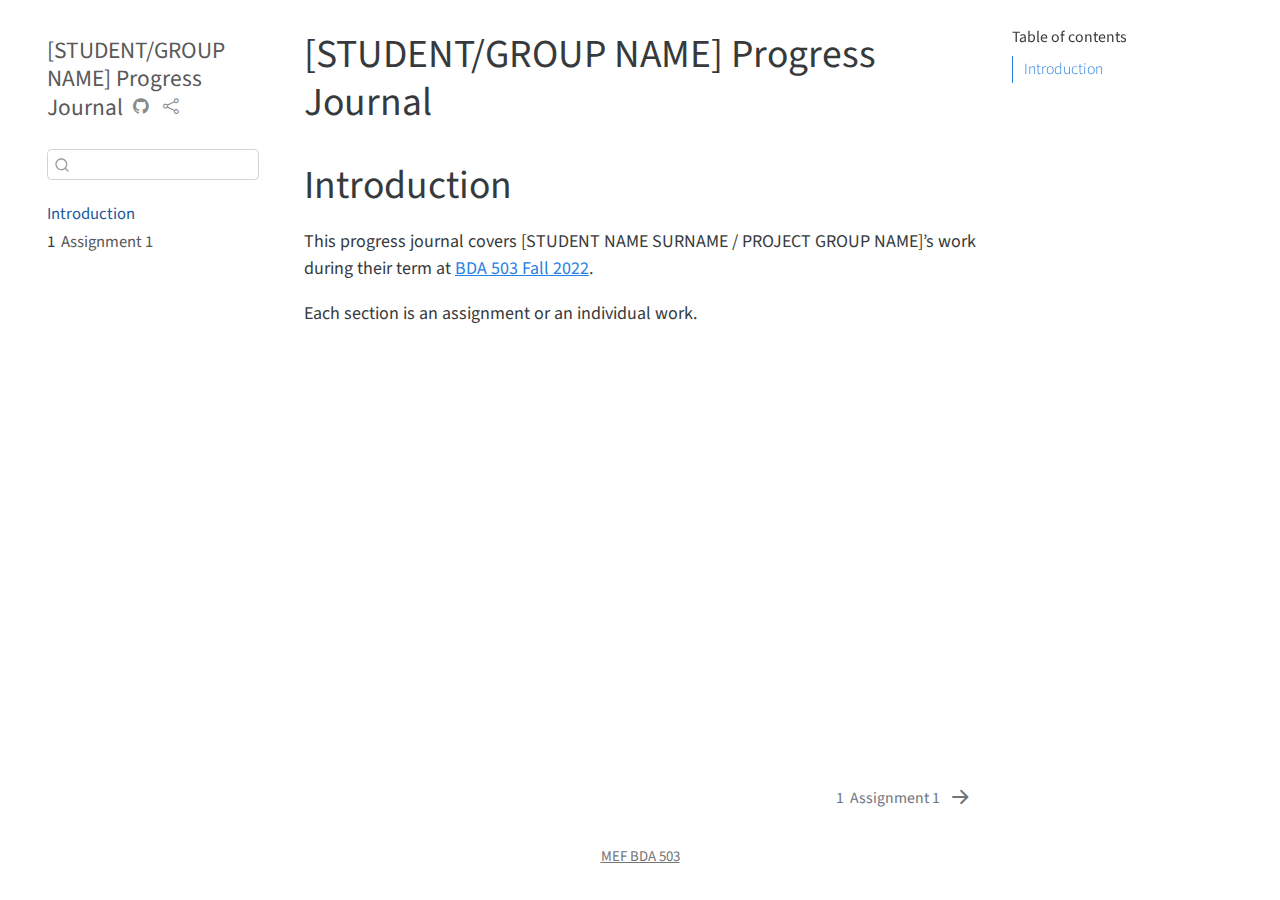
==== docs/index.html @ 5909e974 "ilk taslak" ====
<!DOCTYPE html>
<html xmlns="http://www.w3.org/1999/xhtml" lang="en" xml:lang="en"><head>

<meta charset="utf-8">
<meta name="generator" content="quarto-1.1.251">

<meta name="viewport" content="width=device-width, initial-scale=1.0, user-scalable=yes">


<title>[STUDENT/GROUP NAME] Progress Journal</title>
<style>
code{white-space: pre-wrap;}
span.smallcaps{font-variant: small-caps;}
div.columns{display: flex; gap: min(4vw, 1.5em);}
div.column{flex: auto; overflow-x: auto;}
div.hanging-indent{margin-left: 1.5em; text-indent: -1.5em;}
ul.task-list{list-style: none;}
ul.task-list li input[type="checkbox"] {
  width: 0.8em;
  margin: 0 0.8em 0.2em -1.6em;
  vertical-align: middle;
}
</style>


<script src="site_libs/quarto-nav/quarto-nav.js"></script>
<script src="site_libs/quarto-nav/headroom.min.js"></script>
<script src="site_libs/clipboard/clipboard.min.js"></script>
<script src="site_libs/quarto-search/autocomplete.umd.js"></script>
<script src="site_libs/quarto-search/fuse.min.js"></script>
<script src="site_libs/quarto-search/quarto-search.js"></script>
<meta name="quarto:offset" content="./">
<link href="./assignment1.html" rel="next">
<script src="site_libs/quarto-html/quarto.js"></script>
<script src="site_libs/quarto-html/popper.min.js"></script>
<script src="site_libs/quarto-html/tippy.umd.min.js"></script>
<script src="site_libs/quarto-html/anchor.min.js"></script>
<link href="site_libs/quarto-html/tippy.css" rel="stylesheet">
<link href="site_libs/quarto-html/quarto-syntax-highlighting.css" rel="stylesheet" id="quarto-text-highlighting-styles">
<script src="site_libs/bootstrap/bootstrap.min.js"></script>
<link href="site_libs/bootstrap/bootstrap-icons.css" rel="stylesheet">
<link href="site_libs/bootstrap/bootstrap.min.css" rel="stylesheet" id="quarto-bootstrap" data-mode="light">
<script id="quarto-search-options" type="application/json">{
  "location": "sidebar",
  "copy-button": false,
  "collapse-after": 3,
  "panel-placement": "start",
  "type": "textbox",
  "limit": 20,
  "language": {
    "search-no-results-text": "No results",
    "search-matching-documents-text": "matching documents",
    "search-copy-link-title": "Copy link to search",
    "search-hide-matches-text": "Hide additional matches",
    "search-more-match-text": "more match in this document",
    "search-more-matches-text": "more matches in this document",
    "search-clear-button-title": "Clear",
    "search-detached-cancel-button-title": "Cancel",
    "search-submit-button-title": "Submit"
  }
}</script>


</head>

<body class="nav-sidebar floating">

<div id="quarto-search-results"></div>
  <header id="quarto-header" class="headroom fixed-top">
  <nav class="quarto-secondary-nav" data-bs-toggle="collapse" data-bs-target="#quarto-sidebar" aria-controls="quarto-sidebar" aria-expanded="false" aria-label="Toggle sidebar navigation" onclick="if (window.quartoToggleHeadroom) { window.quartoToggleHeadroom(); }">
    <div class="container-fluid d-flex justify-content-between">
      <h1 class="quarto-secondary-nav-title">[STUDENT/GROUP NAME] Progress Journal</h1>
      <button type="button" class="quarto-btn-toggle btn" aria-label="Show secondary navigation">
        <i class="bi bi-chevron-right"></i>
      </button>
    </div>
  </nav>
</header>
<!-- content -->
<div id="quarto-content" class="quarto-container page-columns page-rows-contents page-layout-article">
<!-- sidebar -->
  <nav id="quarto-sidebar" class="sidebar collapse sidebar-navigation floating overflow-auto">
    <div class="pt-lg-2 mt-2 text-left sidebar-header">
    <div class="sidebar-title mb-0 py-0">
      <a href="./">[STUDENT/GROUP NAME] Progress Journal</a> 
        <div class="sidebar-tools-main">
    <a href="https://github.com/pjournal/gh-pages-quarto-template" title="Source Code" class="sidebar-tool px-1"><i class="bi bi-github"></i></a>
    <a href="" title="Share" id="sidebar-tool-dropdown-0" class="sidebar-tool dropdown-toggle px-1" data-bs-toggle="dropdown" aria-expanded="false"><i class="bi bi-share"></i></a>
    <ul class="dropdown-menu" aria-labelledby="sidebar-tool-dropdown-0">
        <li>
          <a class="dropdown-item sidebar-tools-main-item" href="https://twitter.com/intent/tweet?url=|url|">
            <i class="bi bi-bi-twitter pe-1"></i>
          Twitter
          </a>
        </li>
        <li>
          <a class="dropdown-item sidebar-tools-main-item" href="https://www.facebook.com/sharer/sharer.php?u=|url|">
            <i class="bi bi-bi-facebook pe-1"></i>
          Facebook
          </a>
        </li>
    </ul>
</div>
    </div>
      </div>
      <div class="mt-2 flex-shrink-0 align-items-center">
        <div class="sidebar-search">
        <div id="quarto-search" class="" title="Search"></div>
        </div>
      </div>
    <div class="sidebar-menu-container"> 
    <ul class="list-unstyled mt-1">
        <li class="sidebar-item">
  <div class="sidebar-item-container"> 
  <a href="./index.html" class="sidebar-item-text sidebar-link active">Introduction</a>
  </div>
</li>
        <li class="sidebar-item">
  <div class="sidebar-item-container"> 
  <a href="./assignment1.html" class="sidebar-item-text sidebar-link"><span class="chapter-number">1</span>&nbsp; <span class="chapter-title">Assignment 1</span></a>
  </div>
</li>
    </ul>
    </div>
</nav>
<!-- margin-sidebar -->
    <div id="quarto-margin-sidebar" class="sidebar margin-sidebar">
        <nav id="TOC" role="doc-toc" class="toc-active">
    <h2 id="toc-title">Table of contents</h2>
   
  <ul>
  <li><a href="#introduction" id="toc-introduction" class="nav-link active" data-scroll-target="#introduction">Introduction</a></li>
  </ul>
</nav>
    </div>
<!-- main -->
<main class="content" id="quarto-document-content">

<header id="title-block-header" class="quarto-title-block default">
<div class="quarto-title">
<h1 class="title d-none d-lg-block">[STUDENT/GROUP NAME] Progress Journal</h1>
</div>



<div class="quarto-title-meta">

    
    
  </div>
  

</header>

<section id="introduction" class="level1 unnumbered">
<h1 class="unnumbered">Introduction</h1>
<!-- DO NOT TOUCH THIS PART EXCEPT FILLING YOUR OR YOUR GROUP's NAME -->
<p>This progress journal covers [STUDENT NAME SURNAME / PROJECT GROUP NAME]’s work during their term at <a href="https://mef-bda503.github.io/fall22/">BDA 503 Fall 2022</a>.</p>
<p>Each section is an assignment or an individual work.</p>
<!-- IF THIS IS A GROUP UNCOMMENT BELOW -->
<!-- # Group Members

+ [Member 1](Member 1's Progress Journal URL with https://)  
+ [Member 2](Member 2's Progress Journal URL with https://)
+ [Member 3](Member 3's Progress Journal URL with https://)

# Group Project Details

Our group project is [PROJECT NAME]. [SHORT DESCRIPTION] -->


</section>

</main> <!-- /main -->
<script id="quarto-html-after-body" type="application/javascript">
window.document.addEventListener("DOMContentLoaded", function (event) {
  const toggleBodyColorMode = (bsSheetEl) => {
    const mode = bsSheetEl.getAttribute("data-mode");
    const bodyEl = window.document.querySelector("body");
    if (mode === "dark") {
      bodyEl.classList.add("quarto-dark");
      bodyEl.classList.remove("quarto-light");
    } else {
      bodyEl.classList.add("quarto-light");
      bodyEl.classList.remove("quarto-dark");
    }
  }
  const toggleBodyColorPrimary = () => {
    const bsSheetEl = window.document.querySelector("link#quarto-bootstrap");
    if (bsSheetEl) {
      toggleBodyColorMode(bsSheetEl);
    }
  }
  toggleBodyColorPrimary();  
  const icon = "";
  const anchorJS = new window.AnchorJS();
  anchorJS.options = {
    placement: 'right',
    icon: icon
  };
  anchorJS.add('.anchored');
  const clipboard = new window.ClipboardJS('.code-copy-button', {
    target: function(trigger) {
      return trigger.previousElementSibling;
    }
  });
  clipboard.on('success', function(e) {
    // button target
    const button = e.trigger;
    // don't keep focus
    button.blur();
    // flash "checked"
    button.classList.add('code-copy-button-checked');
    var currentTitle = button.getAttribute("title");
    button.setAttribute("title", "Copied!");
    setTimeout(function() {
      button.setAttribute("title", currentTitle);
      button.classList.remove('code-copy-button-checked');
    }, 1000);
    // clear code selection
    e.clearSelection();
  });
  function tippyHover(el, contentFn) {
    const config = {
      allowHTML: true,
      content: contentFn,
      maxWidth: 500,
      delay: 100,
      arrow: false,
      appendTo: function(el) {
          return el.parentElement;
      },
      interactive: true,
      interactiveBorder: 10,
      theme: 'quarto',
      placement: 'bottom-start'
    };
    window.tippy(el, config); 
  }
  const noterefs = window.document.querySelectorAll('a[role="doc-noteref"]');
  for (var i=0; i<noterefs.length; i++) {
    const ref = noterefs[i];
    tippyHover(ref, function() {
      // use id or data attribute instead here
      let href = ref.getAttribute('data-footnote-href') || ref.getAttribute('href');
      try { href = new URL(href).hash; } catch {}
      const id = href.replace(/^#\/?/, "");
      const note = window.document.getElementById(id);
      return note.innerHTML;
    });
  }
  var bibliorefs = window.document.querySelectorAll('a[role="doc-biblioref"]');
  for (var i=0; i<bibliorefs.length; i++) {
    const ref = bibliorefs[i];
    const cites = ref.parentNode.getAttribute('data-cites').split(' ');
    tippyHover(ref, function() {
      var popup = window.document.createElement('div');
      cites.forEach(function(cite) {
        var citeDiv = window.document.createElement('div');
        citeDiv.classList.add('hanging-indent');
        citeDiv.classList.add('csl-entry');
        var biblioDiv = window.document.getElementById('ref-' + cite);
        if (biblioDiv) {
          citeDiv.innerHTML = biblioDiv.innerHTML;
        }
        popup.appendChild(citeDiv);
      });
      return popup.innerHTML;
    });
  }
});
</script>
<nav class="page-navigation">
  <div class="nav-page nav-page-previous">
  </div>
  <div class="nav-page nav-page-next">
      <a href="./assignment1.html" class="pagination-link">
        <span class="nav-page-text"><span class="chapter-number">1</span>&nbsp; <span class="chapter-title">Assignment 1</span></span> <i class="bi bi-arrow-right-short"></i>
      </a>
  </div>
</nav>
</div> <!-- /content -->
<footer class="footer">
  <div class="nav-footer">
      <div class="nav-footer-center"><a href="https://mef-bda503.github.io">MEF BDA 503</a></div>
  </div>
</footer>



</body></html>
---- docs/site_libs/quarto-html/tippy.css ----
.tippy-box[data-animation=fade][data-state=hidden]{opacity:0}[data-tippy-root]{max-width:calc(100vw - 10px)}.tippy-box{position:relative;background-color:#333;color:#fff;border-radius:4px;font-size:14px;line-height:1.4;white-space:normal;outline:0;transition-property:transform,visibility,opacity}.tippy-box[data-placement^=top]>.tippy-arrow{bottom:0}.tippy-box[data-placement^=top]>.tippy-arrow:before{bottom:-7px;left:0;border-width:8px 8px 0;border-top-color:initial;transform-origin:center top}.tippy-box[data-placement^=bottom]>.tippy-arrow{top:0}.tippy-box[data-placement^=bottom]>.tippy-arrow:before{top:-7px;left:0;border-width:0 8px 8px;border-bottom-color:initial;transform-origin:center bottom}.tippy-box[data-placement^=left]>.tippy-arrow{right:0}.tippy-box[data-placement^=left]>.tippy-arrow:before{border-width:8px 0 8px 8px;border-left-color:initial;right:-7px;transform-origin:center left}.tippy-box[data-placement^=right]>.tippy-arrow{left:0}.tippy-box[data-placement^=right]>.tippy-arrow:before{left:-7px;border-width:8px 8px 8px 0;border-right-color:initial;transform-origin:center right}.tippy-box[data-inertia][data-state=visible]{transition-timing-function:cubic-bezier(.54,1.5,.38,1.11)}.tippy-arrow{width:16px;height:16px;color:#333}.tippy-arrow:before{content:"";position:absolute;border-color:transparent;border-style:solid}.tippy-content{position:relative;padding:5px 9px;z-index:1}
---- docs/site_libs/quarto-html/quarto-syntax-highlighting.css ----
/* quarto syntax highlight colors */
:root {
  --quarto-hl-ot-color: #003B4F;
  --quarto-hl-at-color: #657422;
  --quarto-hl-ss-color: #20794D;
  --quarto-hl-an-color: #5E5E5E;
  --quarto-hl-fu-color: #4758AB;
  --quarto-hl-st-color: #20794D;
  --quarto-hl-cf-color: #003B4F;
  --quarto-hl-op-color: #5E5E5E;
  --quarto-hl-er-color: #AD0000;
  --quarto-hl-bn-color: #AD0000;
  --quarto-hl-al-color: #AD0000;
  --quarto-hl-va-color: #111111;
  --quarto-hl-bu-color: inherit;
  --quarto-hl-ex-color: inherit;
  --quarto-hl-pp-color: #AD0000;
  --quarto-hl-in-color: #5E5E5E;
  --quarto-hl-vs-color: #20794D;
  --quarto-hl-wa-color: #5E5E5E;
  --quarto-hl-do-color: #5E5E5E;
  --quarto-hl-im-color: #00769E;
  --quarto-hl-ch-color: #20794D;
  --quarto-hl-dt-color: #AD0000;
  --quarto-hl-fl-color: #AD0000;
  --quarto-hl-co-color: #5E5E5E;
  --quarto-hl-cv-color: #5E5E5E;
  --quarto-hl-cn-color: #8f5902;
  --quarto-hl-sc-color: #5E5E5E;
  --quarto-hl-dv-color: #AD0000;
  --quarto-hl-kw-color: #003B4F;
}

/* other quarto variables */
:root {
  --quarto-font-monospace: SFMono-Regular, Menlo, Monaco, Consolas, "Liberation Mono", "Courier New", monospace;
}

pre > code.sourceCode > span {
  color: #003B4F;
}

code span {
  color: #003B4F;
}

code.sourceCode > span {
  color: #003B4F;
}

div.sourceCode,
div.sourceCode pre.sourceCode {
  color: #003B4F;
}

code span.ot {
  color: #003B4F;
}

code span.at {
  color: #657422;
}

code span.ss {
  color: #20794D;
}

code span.an {
  color: #5E5E5E;
}

code span.fu {
  color: #4758AB;
}

code span.st {
  color: #20794D;
}

code span.cf {
  color: #003B4F;
}

code span.op {
  color: #5E5E5E;
}

code span.er {
  color: #AD0000;
}

code span.bn {
  color: #AD0000;
}

code span.al {
  color: #AD0000;
}

code span.va {
  color: #111111;
}

code span.pp {
  color: #AD0000;
}

code span.in {
  color: #5E5E5E;
}

code span.vs {
  color: #20794D;
}

code span.wa {
  color: #5E5E5E;
  font-style: italic;
}

code span.do {
  color: #5E5E5E;
  font-style: italic;
}

code span.im {
  color: #00769E;
}

code span.ch {
  color: #20794D;
}

code span.dt {
  color: #AD0000;
}

code span.fl {
  color: #AD0000;
}

code span.co {
  color: #5E5E5E;
}

code span.cv {
  color: #5E5E5E;
  font-style: italic;
}

code span.cn {
  color: #8f5902;
}

code span.sc {
  color: #5E5E5E;
}

code span.dv {
  color: #AD0000;
}

code span.kw {
  color: #003B4F;
}

.prevent-inlining {
  content: "</";
}

/*# sourceMappingURL=debc5d5d77c3f9108843748ff7464032.css.map */
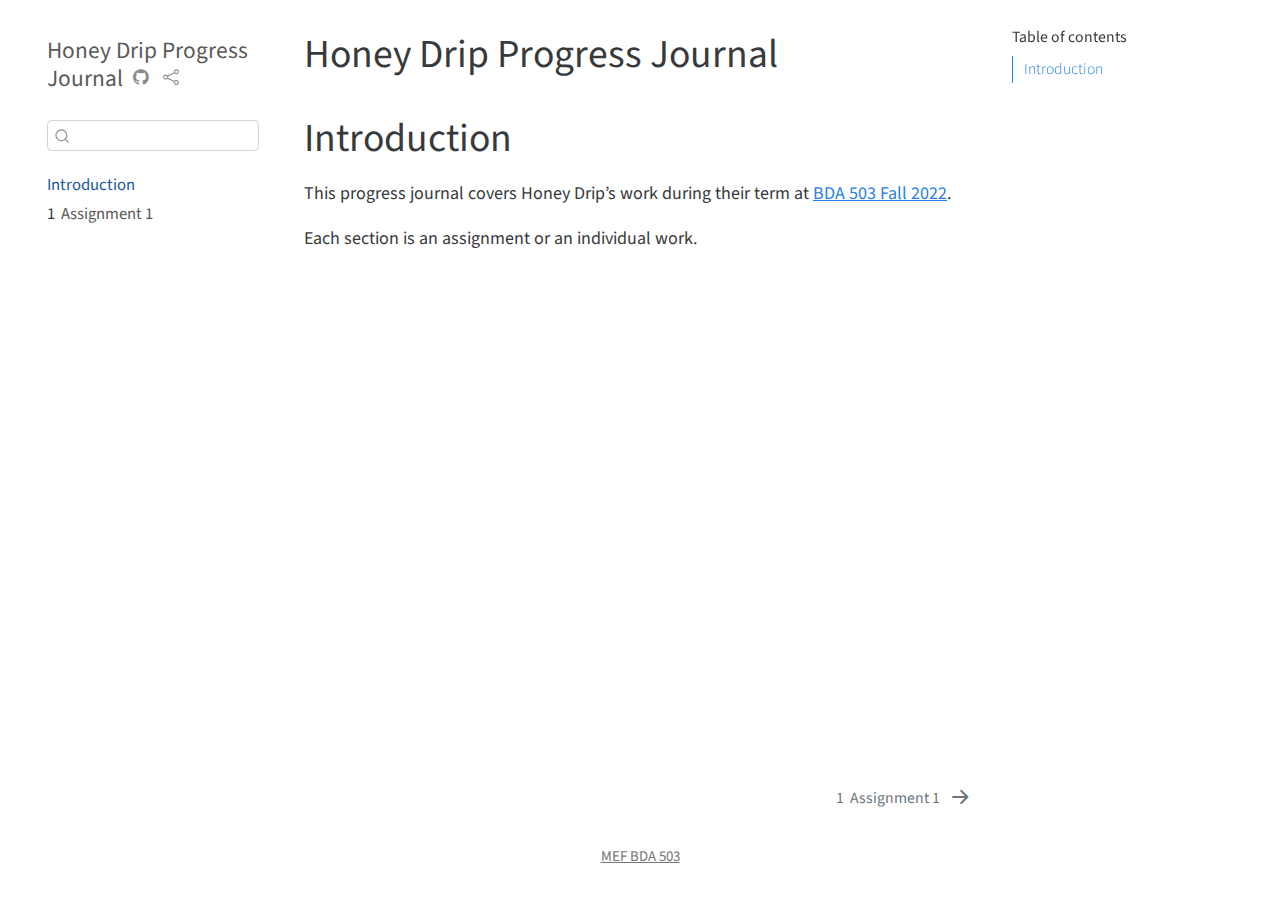
==== commit e0188a6a: "startup deals update" ====
--- a/docs/index.html
+++ b/docs/index.html
@@ -7,7 +7,7 @@
 <meta name="viewport" content="width=device-width, initial-scale=1.0, user-scalable=yes">
 
 
-<title>[STUDENT/GROUP NAME] Progress Journal</title>
+<title>Honey Drip Progress Journal</title>
 <style>
 code{white-space: pre-wrap;}
 span.smallcaps{font-variant: small-caps;}
@@ -69,7 +69,7 @@
   <header id="quarto-header" class="headroom fixed-top">
   <nav class="quarto-secondary-nav" data-bs-toggle="collapse" data-bs-target="#quarto-sidebar" aria-controls="quarto-sidebar" aria-expanded="false" aria-label="Toggle sidebar navigation" onclick="if (window.quartoToggleHeadroom) { window.quartoToggleHeadroom(); }">
     <div class="container-fluid d-flex justify-content-between">
-      <h1 class="quarto-secondary-nav-title">[STUDENT/GROUP NAME] Progress Journal</h1>
+      <h1 class="quarto-secondary-nav-title">Honey Drip Progress Journal</h1>
       <button type="button" class="quarto-btn-toggle btn" aria-label="Show secondary navigation">
         <i class="bi bi-chevron-right"></i>
       </button>
@@ -82,9 +82,9 @@
   <nav id="quarto-sidebar" class="sidebar collapse sidebar-navigation floating overflow-auto">
     <div class="pt-lg-2 mt-2 text-left sidebar-header">
     <div class="sidebar-title mb-0 py-0">
-      <a href="./">[STUDENT/GROUP NAME] Progress Journal</a> 
+      <a href="./">Honey Drip Progress Journal</a> 
         <div class="sidebar-tools-main">
-    <a href="https://github.com/pjournal/gh-pages-quarto-template" title="Source Code" class="sidebar-tool px-1"><i class="bi bi-github"></i></a>
+    <a href="https://github.com/pjournal/mef06g-honey-drip" title="Source Code" class="sidebar-tool px-1"><i class="bi bi-github"></i></a>
     <a href="" title="Share" id="sidebar-tool-dropdown-0" class="sidebar-tool dropdown-toggle px-1" data-bs-toggle="dropdown" aria-expanded="false"><i class="bi bi-share"></i></a>
     <ul class="dropdown-menu" aria-labelledby="sidebar-tool-dropdown-0">
         <li>
@@ -138,7 +138,7 @@
 
 <header id="title-block-header" class="quarto-title-block default">
 <div class="quarto-title">
-<h1 class="title d-none d-lg-block">[STUDENT/GROUP NAME] Progress Journal</h1>
+<h1 class="title d-none d-lg-block">Honey Drip Progress Journal</h1>
 </div>
 
 
@@ -155,7 +155,7 @@
 <section id="introduction" class="level1 unnumbered">
 <h1 class="unnumbered">Introduction</h1>
 <!-- DO NOT TOUCH THIS PART EXCEPT FILLING YOUR OR YOUR GROUP's NAME -->
-<p>This progress journal covers [STUDENT NAME SURNAME / PROJECT GROUP NAME]’s work during their term at <a href="https://mef-bda503.github.io/fall22/">BDA 503 Fall 2022</a>.</p>
+<p>This progress journal covers Honey Drip’s work during their term at <a href="https://mef-bda503.github.io/fall22/">BDA 503 Fall 2022</a>.</p>
 <p>Each section is an assignment or an individual work.</p>
 <!-- IF THIS IS A GROUP UNCOMMENT BELOW -->
 <!-- # Group Members
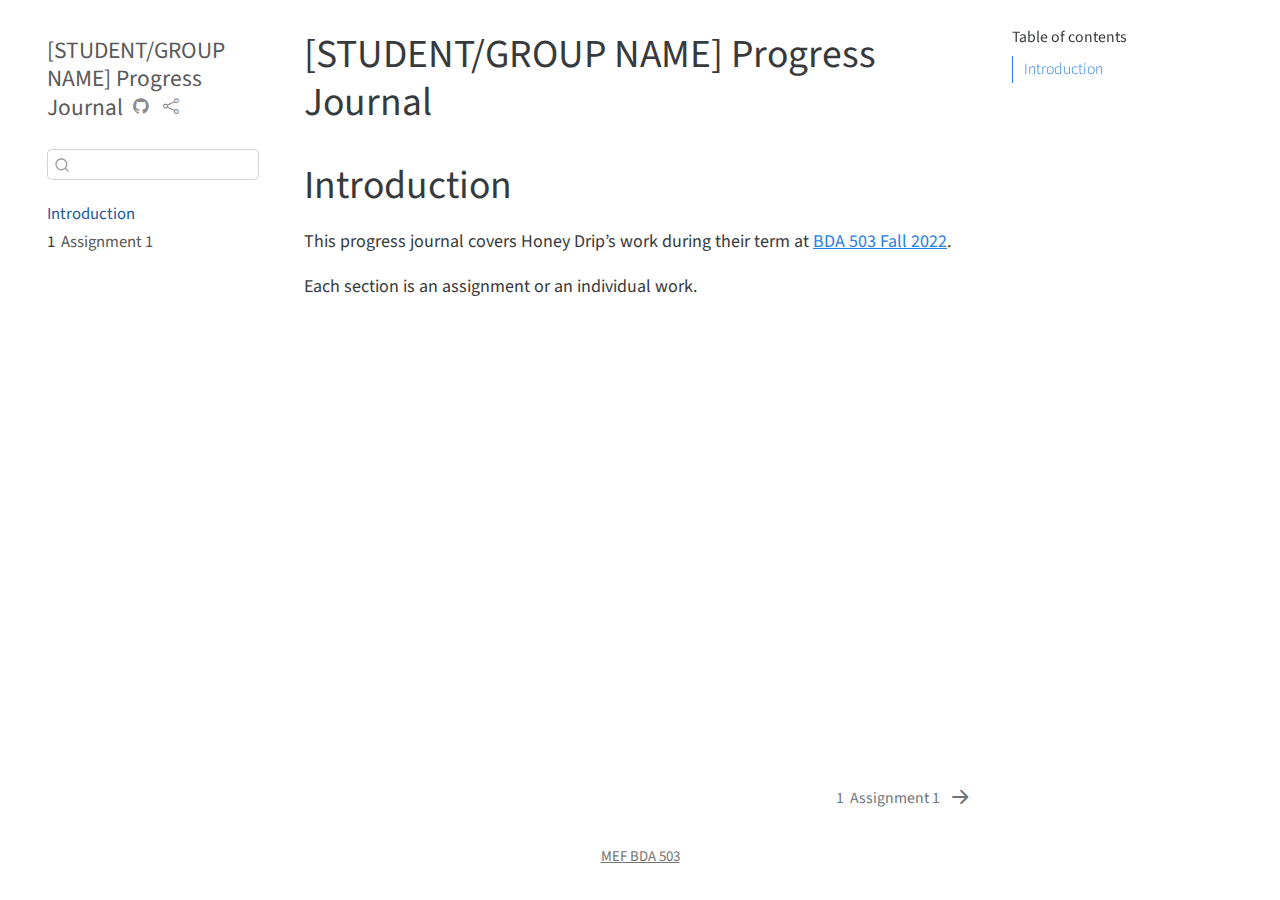
==== commit 14792cf4: "assignment1" ====
--- a/docs/index.html
+++ b/docs/index.html
@@ -7,7 +7,7 @@
 <meta name="viewport" content="width=device-width, initial-scale=1.0, user-scalable=yes">
 
 
-<title>Honey Drip Progress Journal</title>
+<title>[STUDENT/GROUP NAME] Progress Journal</title>
 <style>
 code{white-space: pre-wrap;}
 span.smallcaps{font-variant: small-caps;}
@@ -69,7 +69,7 @@
   <header id="quarto-header" class="headroom fixed-top">
   <nav class="quarto-secondary-nav" data-bs-toggle="collapse" data-bs-target="#quarto-sidebar" aria-controls="quarto-sidebar" aria-expanded="false" aria-label="Toggle sidebar navigation" onclick="if (window.quartoToggleHeadroom) { window.quartoToggleHeadroom(); }">
     <div class="container-fluid d-flex justify-content-between">
-      <h1 class="quarto-secondary-nav-title">Honey Drip Progress Journal</h1>
+      <h1 class="quarto-secondary-nav-title">[STUDENT/GROUP NAME] Progress Journal</h1>
       <button type="button" class="quarto-btn-toggle btn" aria-label="Show secondary navigation">
         <i class="bi bi-chevron-right"></i>
       </button>
@@ -82,9 +82,9 @@
   <nav id="quarto-sidebar" class="sidebar collapse sidebar-navigation floating overflow-auto">
     <div class="pt-lg-2 mt-2 text-left sidebar-header">
     <div class="sidebar-title mb-0 py-0">
-      <a href="./">Honey Drip Progress Journal</a> 
+      <a href="./">[STUDENT/GROUP NAME] Progress Journal</a> 
         <div class="sidebar-tools-main">
-    <a href="https://github.com/pjournal/mef06g-honey-drip" title="Source Code" class="sidebar-tool px-1"><i class="bi bi-github"></i></a>
+    <a href="https://github.com/pjournal/gh-pages-quarto-template" title="Source Code" class="sidebar-tool px-1"><i class="bi bi-github"></i></a>
     <a href="" title="Share" id="sidebar-tool-dropdown-0" class="sidebar-tool dropdown-toggle px-1" data-bs-toggle="dropdown" aria-expanded="false"><i class="bi bi-share"></i></a>
     <ul class="dropdown-menu" aria-labelledby="sidebar-tool-dropdown-0">
         <li>
@@ -138,7 +138,7 @@
 
 <header id="title-block-header" class="quarto-title-block default">
 <div class="quarto-title">
-<h1 class="title d-none d-lg-block">Honey Drip Progress Journal</h1>
+<h1 class="title d-none d-lg-block">[STUDENT/GROUP NAME] Progress Journal</h1>
 </div>
 
 
@@ -160,9 +160,11 @@
 <!-- IF THIS IS A GROUP UNCOMMENT BELOW -->
 <!-- # Group Members
 
-+ [Member 1](Member 1's Progress Journal URL with https://)  
-+ [Member 2](Member 2's Progress Journal URL with https://)
-+ [Member 3](Member 3's Progress Journal URL with https://)
++ [Ugur Ozata](Member 1's Progress Journal URL with https://)  
++ [Egemen Atam](Member 2's Progress Journal URL with https://)
++ [Yaser](Member 3's Progress Journal URL with https://)
++ [Bengu](Member 3's Progress Journal URL with https://)
++ [Bayram](Member 3's Progress Journal URL with https://)
 
 # Group Project Details
 
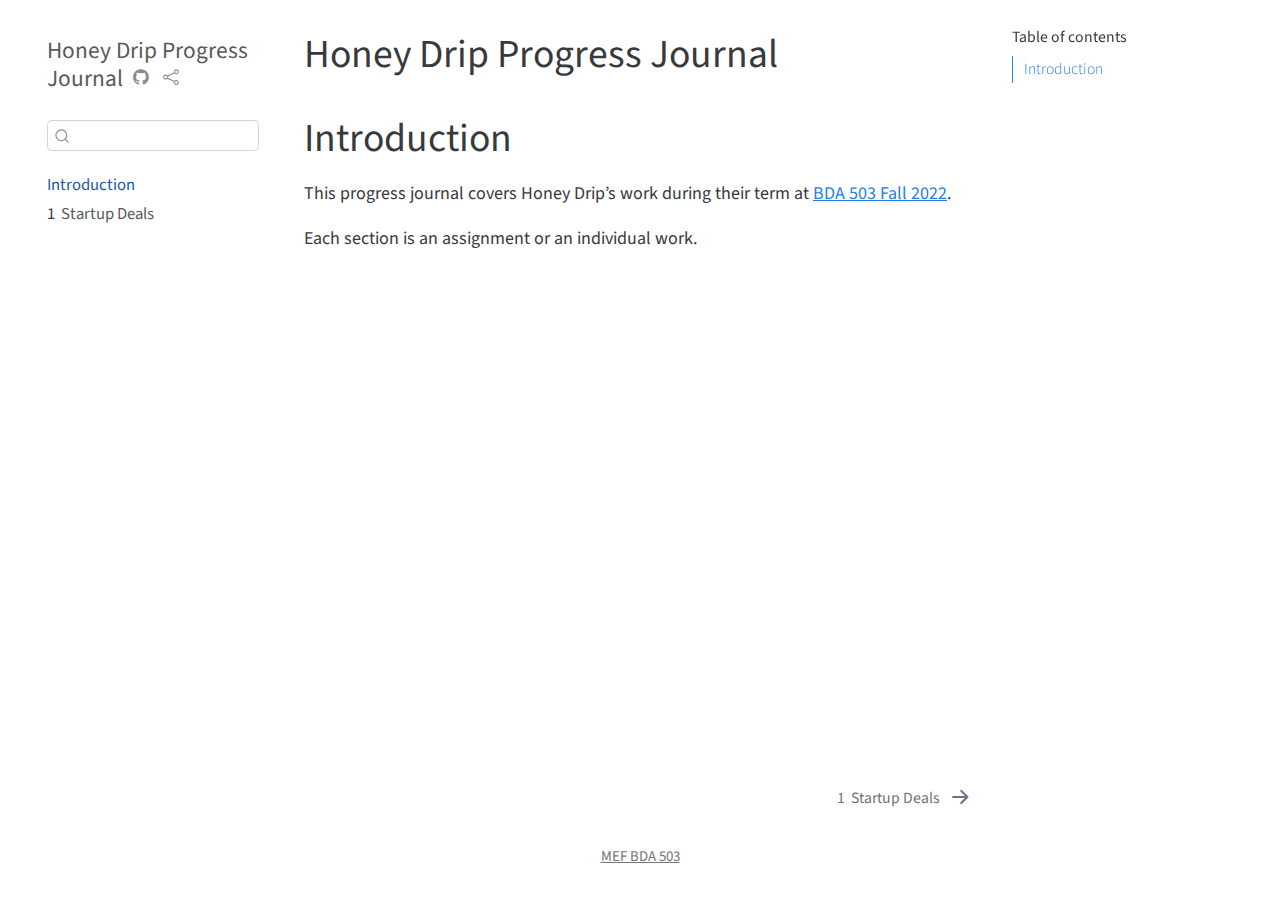
==== commit f9b0560e: "Key takesaways ekleme" ====
--- a/docs/index.html
+++ b/docs/index.html
@@ -7,7 +7,7 @@
 <meta name="viewport" content="width=device-width, initial-scale=1.0, user-scalable=yes">
 
 
-<title>[STUDENT/GROUP NAME] Progress Journal</title>
+<title>Honey Drip Progress Journal</title>
 <style>
 code{white-space: pre-wrap;}
 span.smallcaps{font-variant: small-caps;}
@@ -69,7 +69,7 @@
   <header id="quarto-header" class="headroom fixed-top">
   <nav class="quarto-secondary-nav" data-bs-toggle="collapse" data-bs-target="#quarto-sidebar" aria-controls="quarto-sidebar" aria-expanded="false" aria-label="Toggle sidebar navigation" onclick="if (window.quartoToggleHeadroom) { window.quartoToggleHeadroom(); }">
     <div class="container-fluid d-flex justify-content-between">
-      <h1 class="quarto-secondary-nav-title">[STUDENT/GROUP NAME] Progress Journal</h1>
+      <h1 class="quarto-secondary-nav-title">Honey Drip Progress Journal</h1>
       <button type="button" class="quarto-btn-toggle btn" aria-label="Show secondary navigation">
         <i class="bi bi-chevron-right"></i>
       </button>
@@ -82,9 +82,9 @@
   <nav id="quarto-sidebar" class="sidebar collapse sidebar-navigation floating overflow-auto">
     <div class="pt-lg-2 mt-2 text-left sidebar-header">
     <div class="sidebar-title mb-0 py-0">
-      <a href="./">[STUDENT/GROUP NAME] Progress Journal</a> 
+      <a href="./">Honey Drip Progress Journal</a> 
         <div class="sidebar-tools-main">
-    <a href="https://github.com/pjournal/gh-pages-quarto-template" title="Source Code" class="sidebar-tool px-1"><i class="bi bi-github"></i></a>
+    <a href="https://github.com/pjournal/mef06g-honey-drip" title="Source Code" class="sidebar-tool px-1"><i class="bi bi-github"></i></a>
     <a href="" title="Share" id="sidebar-tool-dropdown-0" class="sidebar-tool dropdown-toggle px-1" data-bs-toggle="dropdown" aria-expanded="false"><i class="bi bi-share"></i></a>
     <ul class="dropdown-menu" aria-labelledby="sidebar-tool-dropdown-0">
         <li>
@@ -117,7 +117,7 @@
 </li>
         <li class="sidebar-item">
   <div class="sidebar-item-container"> 
-  <a href="./assignment1.html" class="sidebar-item-text sidebar-link"><span class="chapter-number">1</span>&nbsp; <span class="chapter-title">Assignment 1</span></a>
+  <a href="./assignment1.html" class="sidebar-item-text sidebar-link"><span class="chapter-number">1</span>&nbsp; <span class="chapter-title">Startup Deals</span></a>
   </div>
 </li>
     </ul>
@@ -138,7 +138,7 @@
 
 <header id="title-block-header" class="quarto-title-block default">
 <div class="quarto-title">
-<h1 class="title d-none d-lg-block">[STUDENT/GROUP NAME] Progress Journal</h1>
+<h1 class="title d-none d-lg-block">Honey Drip Progress Journal</h1>
 </div>
 
 
@@ -160,11 +160,9 @@
 <!-- IF THIS IS A GROUP UNCOMMENT BELOW -->
 <!-- # Group Members
 
-+ [Ugur Ozata](Member 1's Progress Journal URL with https://)  
-+ [Egemen Atam](Member 2's Progress Journal URL with https://)
-+ [Yaser](Member 3's Progress Journal URL with https://)
-+ [Bengu](Member 3's Progress Journal URL with https://)
-+ [Bayram](Member 3's Progress Journal URL with https://)
++ [Member 1](Member 1's Progress Journal URL with https://)  
++ [Member 2](Member 2's Progress Journal URL with https://)
++ [Member 3](Member 3's Progress Journal URL with https://)
 
 # Group Project Details
 
@@ -277,7 +275,7 @@
   </div>
   <div class="nav-page nav-page-next">
       <a href="./assignment1.html" class="pagination-link">
-        <span class="nav-page-text"><span class="chapter-number">1</span>&nbsp; <span class="chapter-title">Assignment 1</span></span> <i class="bi bi-arrow-right-short"></i>
+        <span class="nav-page-text"><span class="chapter-number">1</span>&nbsp; <span class="chapter-title">Startup Deals</span></span> <i class="bi bi-arrow-right-short"></i>
       </a>
   </div>
 </nav>
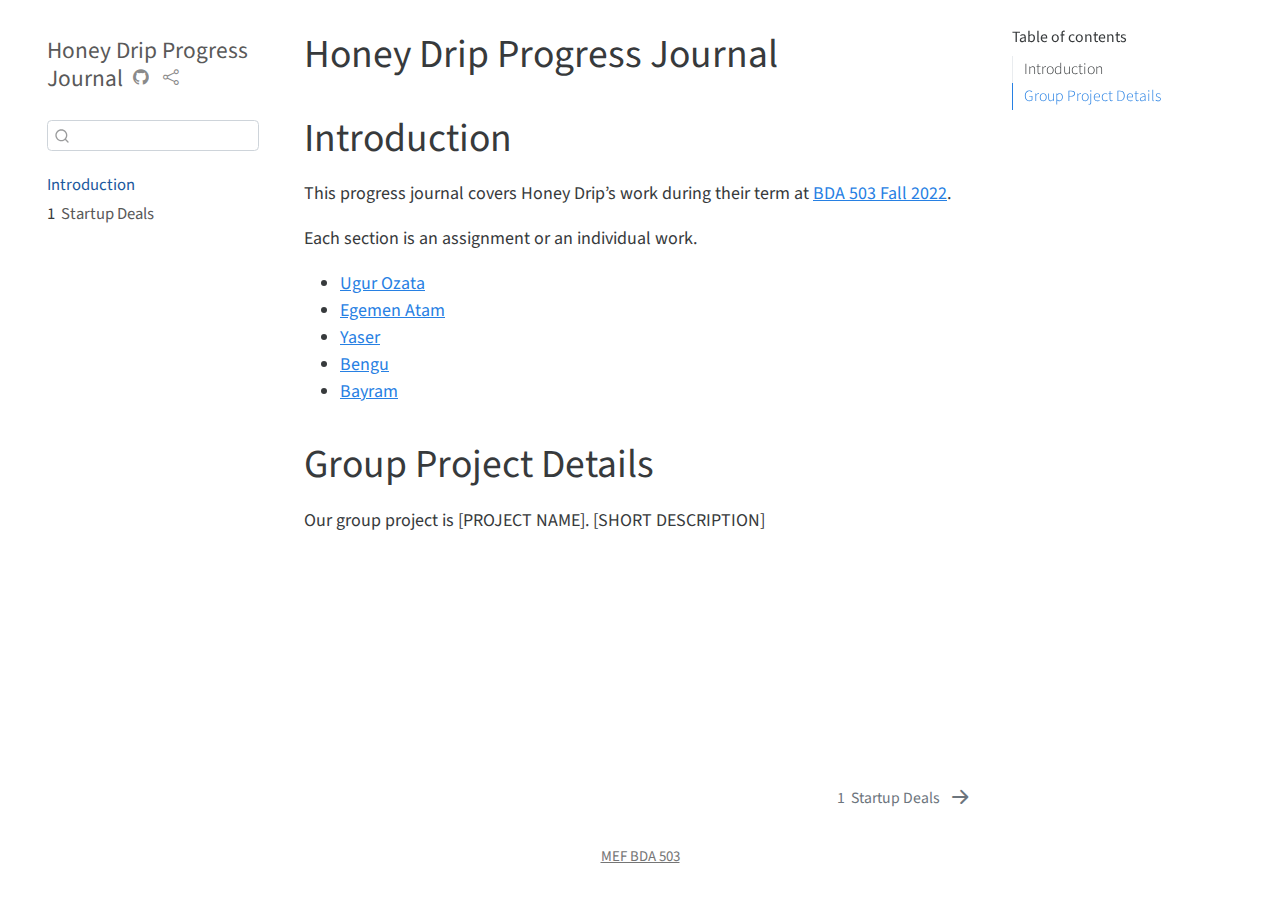
==== commit bc578113: "assignemen1 ugur" ====
--- a/docs/index.html
+++ b/docs/index.html
@@ -130,6 +130,7 @@
    
   <ul>
   <li><a href="#introduction" id="toc-introduction" class="nav-link active" data-scroll-target="#introduction">Introduction</a></li>
+  <li><a href="#group-project-details" id="toc-group-project-details" class="nav-link" data-scroll-target="#group-project-details">Group Project Details</a></li>
   </ul>
 </nav>
     </div>
@@ -158,15 +159,18 @@
 <p>This progress journal covers Honey Drip’s work during their term at <a href="https://mef-bda503.github.io/fall22/">BDA 503 Fall 2022</a>.</p>
 <p>Each section is an assignment or an individual work.</p>
 <!-- IF THIS IS A GROUP UNCOMMENT BELOW -->
-<!-- # Group Members
-
-+ [Member 1](Member 1's Progress Journal URL with https://)  
-+ [Member 2](Member 2's Progress Journal URL with https://)
-+ [Member 3](Member 3's Progress Journal URL with https://)
-
-# Group Project Details
-
-Our group project is [PROJECT NAME]. [SHORT DESCRIPTION] -->
+<ul>
+<li><a href="Member%201's%20Progress%20Journal%20URL%20with%20https://">Ugur Ozata</a><br>
+</li>
+<li><a href="Member%202's%20Progress%20Journal%20URL%20with%20https://">Egemen Atam</a></li>
+<li><a href="Member%203's%20Progress%20Journal%20URL%20with%20https://">Yaser</a></li>
+<li><a href="Member%203's%20Progress%20Journal%20URL%20with%20https://">Bengu</a></li>
+<li><a href="Member%203's%20Progress%20Journal%20URL%20with%20https://">Bayram</a></li>
+</ul>
+</section>
+<section id="group-project-details" class="level1">
+<h1>Group Project Details</h1>
+<p>Our group project is [PROJECT NAME]. [SHORT DESCRIPTION]</p>
 
 
 </section>
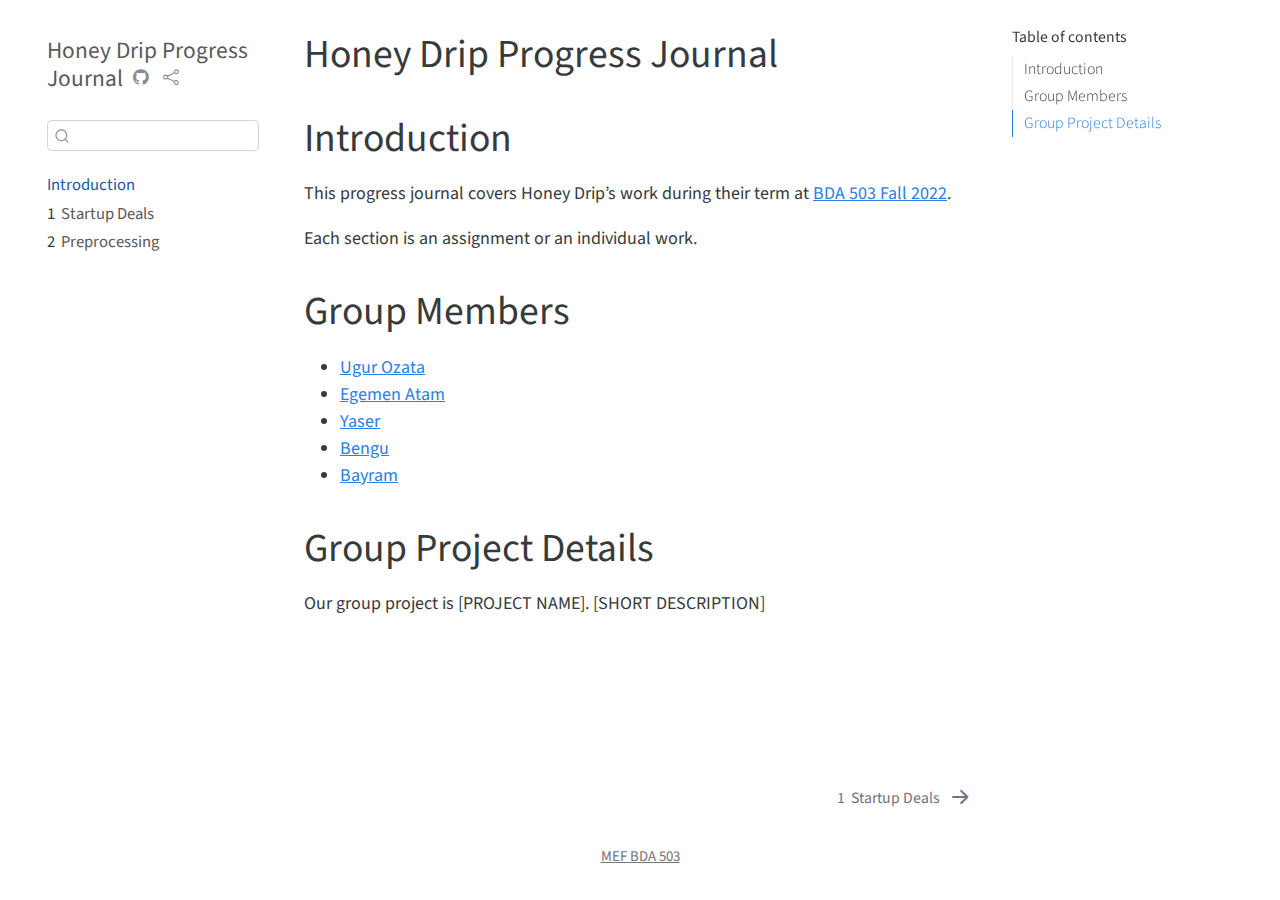
==== commit 58d6e896: "egemen" ====
--- a/docs/index.html
+++ b/docs/index.html
@@ -120,6 +120,11 @@
   <a href="./assignment1.html" class="sidebar-item-text sidebar-link"><span class="chapter-number">1</span>&nbsp; <span class="chapter-title">Startup Deals</span></a>
   </div>
 </li>
+        <li class="sidebar-item">
+  <div class="sidebar-item-container"> 
+  <a href="./preprocessing.html" class="sidebar-item-text sidebar-link"><span class="chapter-number">2</span>&nbsp; <span class="chapter-title">Preprocessing</span></a>
+  </div>
+</li>
     </ul>
     </div>
 </nav>
@@ -130,6 +135,7 @@
    
   <ul>
   <li><a href="#introduction" id="toc-introduction" class="nav-link active" data-scroll-target="#introduction">Introduction</a></li>
+  <li><a href="#group-members" id="toc-group-members" class="nav-link" data-scroll-target="#group-members">Group Members</a></li>
   <li><a href="#group-project-details" id="toc-group-project-details" class="nav-link" data-scroll-target="#group-project-details">Group Project Details</a></li>
   </ul>
 </nav>
@@ -159,13 +165,16 @@
 <p>This progress journal covers Honey Drip’s work during their term at <a href="https://mef-bda503.github.io/fall22/">BDA 503 Fall 2022</a>.</p>
 <p>Each section is an assignment or an individual work.</p>
 <!-- IF THIS IS A GROUP UNCOMMENT BELOW -->
+</section>
+<section id="group-members" class="level1">
+<h1>Group Members</h1>
 <ul>
-<li><a href="Member%201's%20Progress%20Journal%20URL%20with%20https://">Ugur Ozata</a><br>
+<li><a href="https://github.com/pjournal/gh-pages-quarto-template.git">Ugur Ozata</a><br>
 </li>
-<li><a href="Member%202's%20Progress%20Journal%20URL%20with%20https://">Egemen Atam</a></li>
-<li><a href="Member%203's%20Progress%20Journal%20URL%20with%20https://">Yaser</a></li>
-<li><a href="Member%203's%20Progress%20Journal%20URL%20with%20https://">Bengu</a></li>
-<li><a href="Member%203's%20Progress%20Journal%20URL%20with%20https://">Bayram</a></li>
+<li><a href="https://github.com/pjournal/mef06-EgemenOnatAtam.git">Egemen Atam</a></li>
+<li><a href="https://github.com/pjournal/mef06-yasergirit.git">Yaser</a></li>
+<li><a href="https://github.com/pjournal/gh-pages-quarto-template.git">Bengu</a></li>
+<li><a href="https://github.com/pjournal/mef06-bbsaygili.git">Bayram</a></li>
 </ul>
 </section>
 <section id="group-project-details" class="level1">
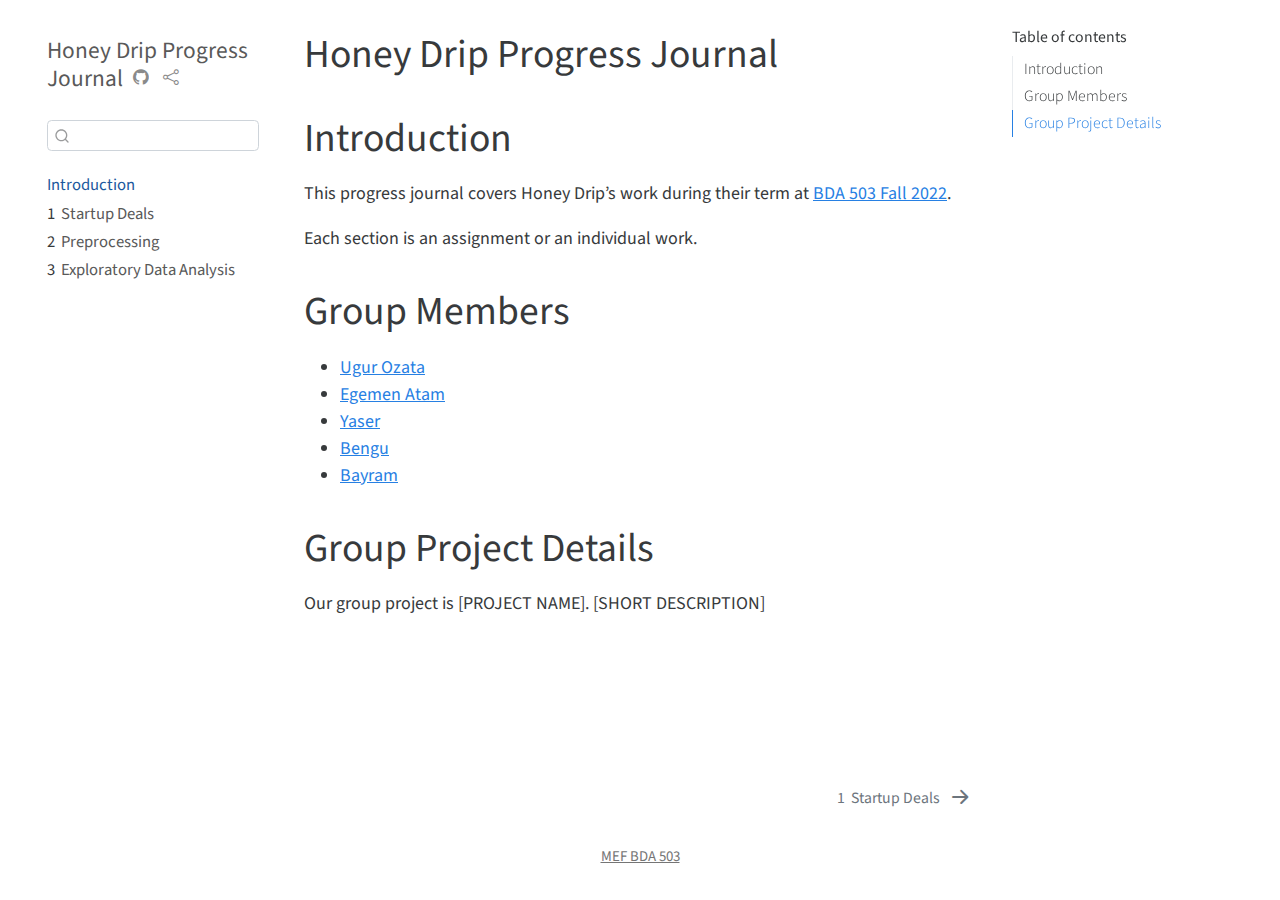
==== commit 4d6d9b41: "egemen  ilk taslak" ====
--- a/docs/index.html
+++ b/docs/index.html
@@ -125,6 +125,11 @@
   <a href="./preprocessing.html" class="sidebar-item-text sidebar-link"><span class="chapter-number">2</span>&nbsp; <span class="chapter-title">Preprocessing</span></a>
   </div>
 </li>
+        <li class="sidebar-item">
+  <div class="sidebar-item-container"> 
+  <a href="./ExploratoryDataAnalysis.html" class="sidebar-item-text sidebar-link"><span class="chapter-number">3</span>&nbsp; <span class="chapter-title">Exploratory Data Analysis</span></a>
+  </div>
+</li>
     </ul>
     </div>
 </nav>
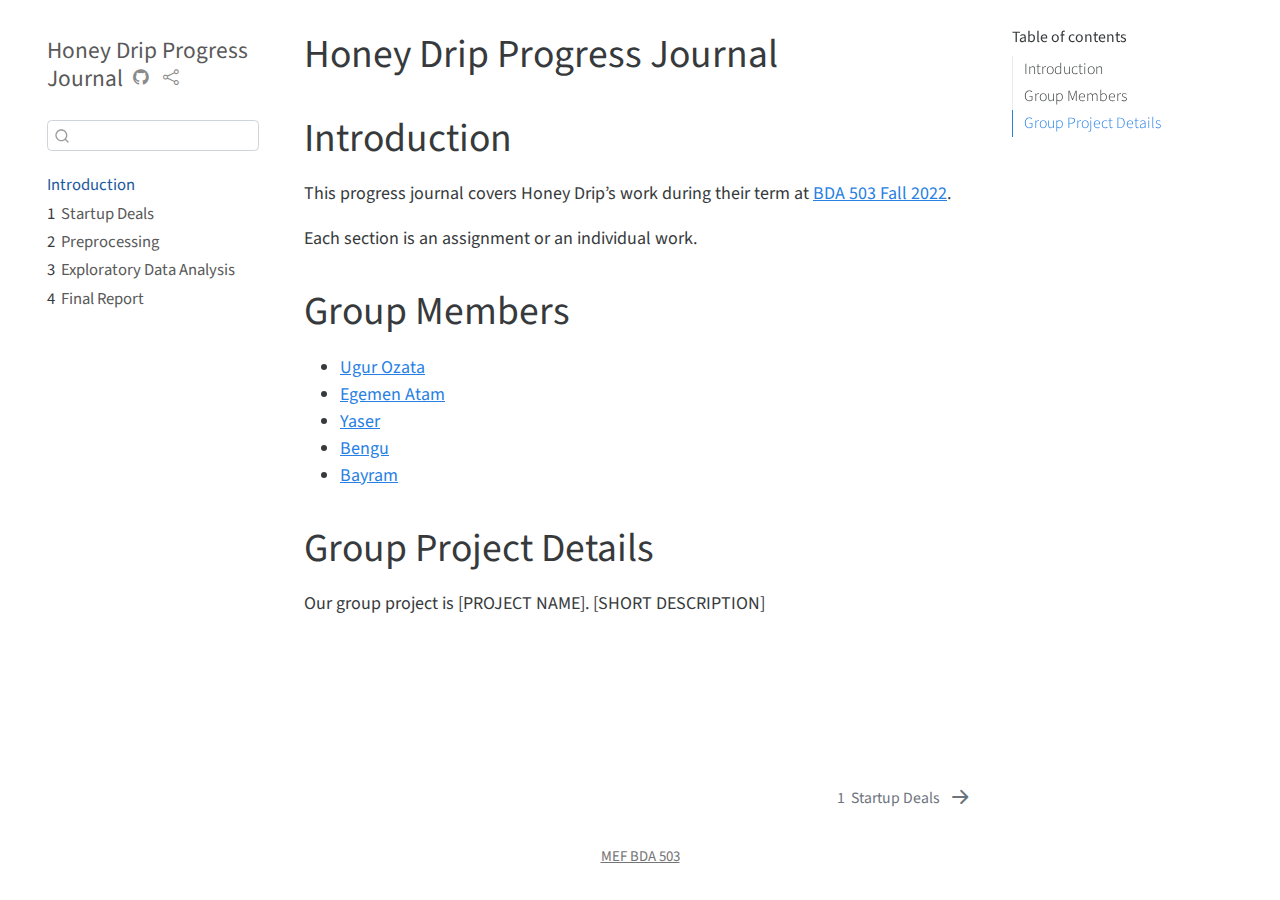
==== commit d93f1c2b: "final report ilk taslak - Egemen" ====
--- a/docs/index.html
+++ b/docs/index.html
@@ -130,6 +130,11 @@
   <a href="./ExploratoryDataAnalysis.html" class="sidebar-item-text sidebar-link"><span class="chapter-number">3</span>&nbsp; <span class="chapter-title">Exploratory Data Analysis</span></a>
   </div>
 </li>
+        <li class="sidebar-item">
+  <div class="sidebar-item-container"> 
+  <a href="./finalreport.html" class="sidebar-item-text sidebar-link"><span class="chapter-number">4</span>&nbsp; <span class="chapter-title">Final Report</span></a>
+  </div>
+</li>
     </ul>
     </div>
 </nav>
